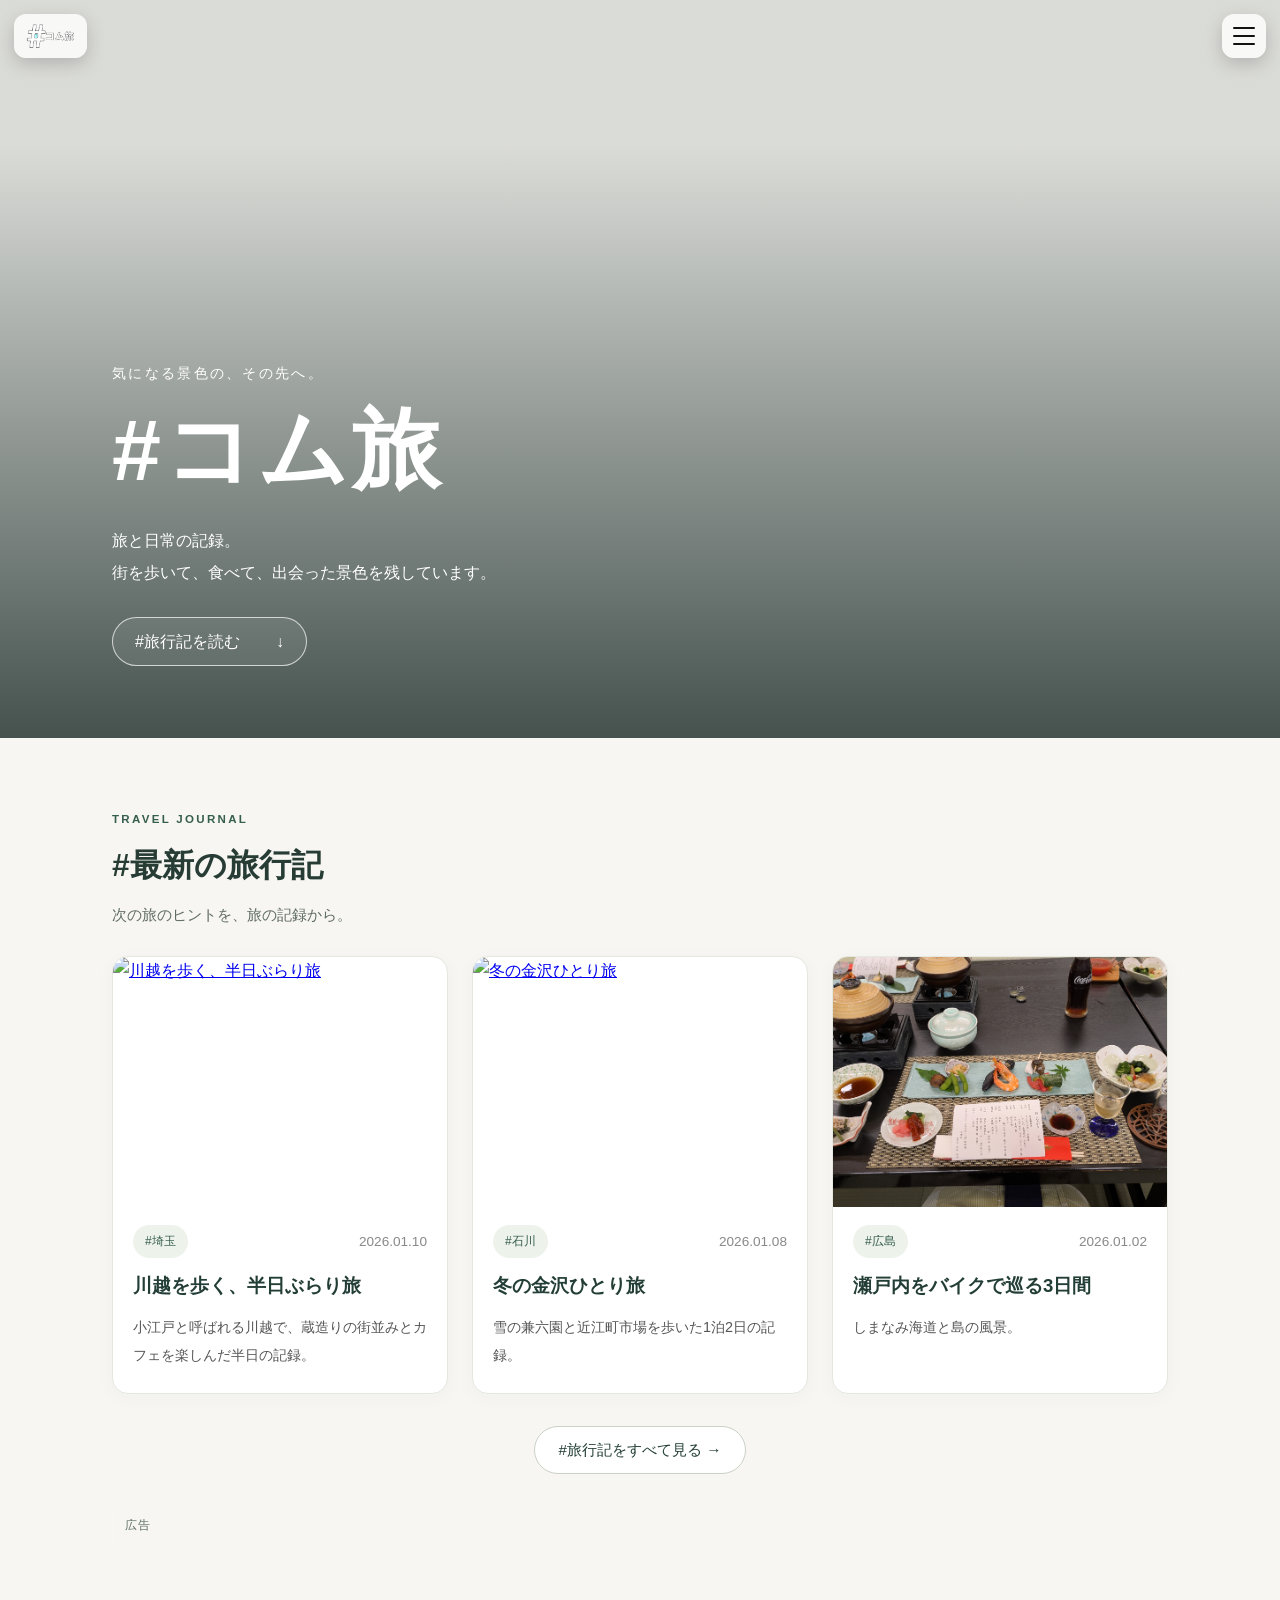
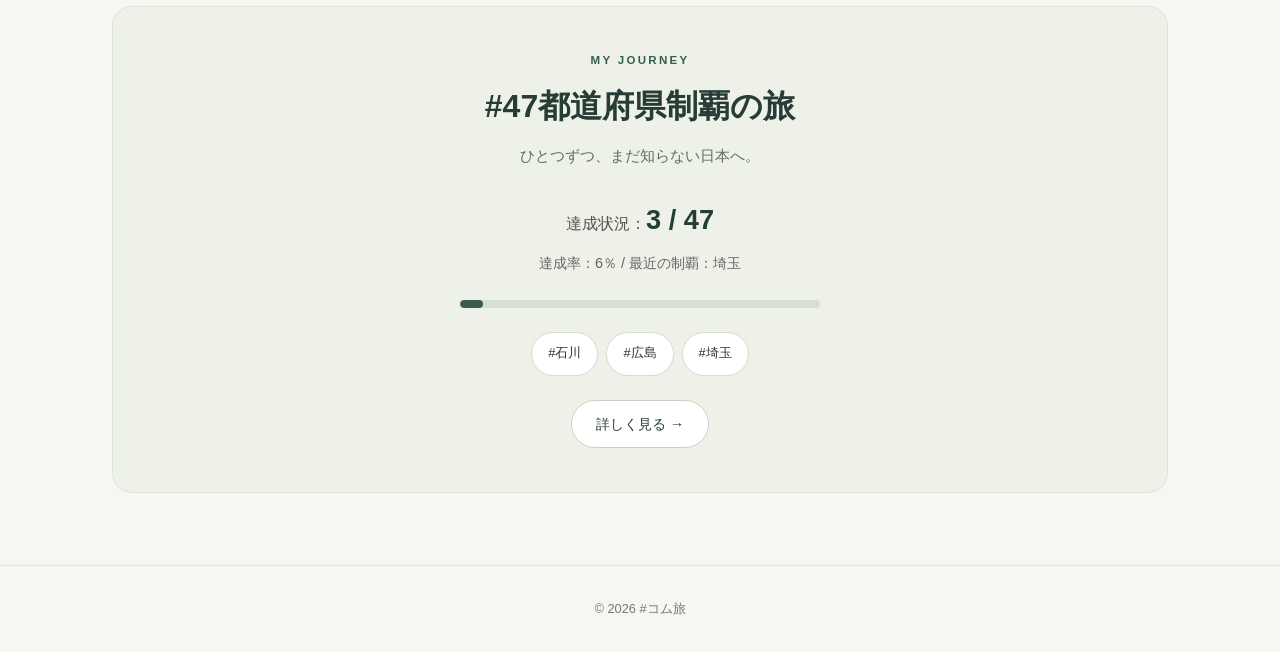
==== index.html @ 2ed56a6a "Add signature hashtags to prefecture labels" ====
<!DOCTYPE html>
<html lang="ja">
<head>
  <meta charset="UTF-8" />
  <meta name="viewport" content="width=device-width, initial-scale=1.0" />
  <title>#コム旅</title>
  <link rel="stylesheet" href="css/style.css?v=20261016" />

    <!-- ✅ SEO / OGP（共通） -->
  <meta name="description" content="旅と日常の記録。#コム旅の旅行記・モデルコース・47都道府県制覇の旅をまとめています。">

  <meta property="og:site_name" content="#コム旅">
  <meta property="og:type" content="website">
  <meta property="og:image" content="https://komtabi.com/img/ogp.jpg">
  <meta property="og:image:width" content="1200">
  <meta property="og:image:height" content="630">
  <meta property="og:locale" content="ja_JP">

  <meta name="twitter:card" content="summary_large_image">
    <meta name="description" content="旅と日常の記録。#コム旅の旅行記・モデルコース・47都道府県制覇の旅をまとめています。">
  <link rel="canonical" href="https://komtabi.com/index.html">

  <meta property="og:url" content="https://komtabi.com/index.html">
  <meta property="og:title" content="#コム旅">
  <meta property="og:description" content="旅と日常の記録。旅行記・モデルコース・47都道府県制覇の旅をまとめています。">

<!-- favicon -->
<link rel="icon" href="/img/favicon-48.png" sizes="48x48" type="image/png">
<link rel="icon" href="/img/favicon-96.png" sizes="96x96" type="image/png">
<link rel="apple-touch-icon" href="/img/favicon-180.png">
<script async src="https://pagead2.googlesyndication.com/pagead/js/adsbygoogle.js?client=ca-pub-3009050769012166"
     crossorigin="anonymous"></script>
</head>
<body class="home">
  <a class="skip-link" href="#main">本文へスキップ</a>

  <!-- ロゴ -->
  <a href="index.html" class="logo">
    <img src="img/logo.png" alt="#コム旅 ロゴ">
  </a>

  <!-- ハンバーガーメニュー -->
  <button class="menu-btn" id="menuBtn" aria-label="メニューを開閉">
    <span></span><span></span><span></span>
  </button>

  <!-- ✅ メニュー構造を統一（menu-inner / menu-list） -->
  <nav class="menu" id="menu" aria-label="サイトメニュー">
    <div class="menu-inner">
      <ul class="menu-list">
        <li><a href="travel.html">#旅行記</a></li>
        <li><a href="modelcourse.html">#モデルコース</a></li>
        <li><a href="prefectures.html">#47都道府県制覇の旅</a></li>
        <li><a href="tags.html">#タグ</a></li>
        <li><a href="contact.html">#お問い合わせ</a></li>
      </ul>

      <!-- SNS（お問い合わせの下・横並び） -->
      <div class="menu-sns" aria-label="SNSリンク">
        <!-- X -->
        <a href="https://x.com/hBD1ilERGj89740"
           target="_blank"
           rel="noopener"
           aria-label="X"
           data-sns="x">
          <svg viewBox="0 0 24 24" aria-hidden="true">
            <path d="M18.244 2.25h3.308l-7.227 8.26L22.5 21.75h-6.59l-5.16-6.78-5.93 6.78H1.5l7.73-8.84L1.5 2.25h6.75l4.66 6.15 5.67-6.15z"/>
          </svg>
        </a>

        <!-- Instagram -->
        <a href="https://www.instagram.com/komtabi"
           target="_blank"
           rel="noopener"
           aria-label="Instagram"
           data-sns="instagram">
          <svg viewBox="0 0 24 24" aria-hidden="true">
            <path d="M7.5 2h9A5.5 5.5 0 0 1 22 7.5v9A5.5 5.5 0 0 1 16.5 22h-9A5.5 5.5 0 0 1 2 16.5v-9A5.5 5.5 0 0 1 7.5 2Zm0 2A3.5 3.5 0 0 0 4 7.5v9A3.5 3.5 0 0 0 7.5 20h9a3.5 3.5 0 0 0 3.5-3.5v-9A3.5 3.5 0 0 0 16.5 4h-9Zm10.25 1.75a1 1 0 1 1 0 2 1 1 0 0 1 0-2ZM12 7a5 5 0 1 1 0 10 5 5 0 0 1 0-10Zm0 2a3 3 0 1 0 0 6 3 3 0 0 0 0-6Z"/>
          </svg>
        </a>

        <!-- YouTube -->
        <a href="https://www.youtube.com/@コム旅5656"
           target="_blank"
           rel="noopener"
           aria-label="YouTube"
           data-sns="youtube">
          <svg viewBox="0 0 24 24" aria-hidden="true">
            <path d="M23.5 6.2s-.2-1.7-.9-2.5c-.9-1-1.9-1-2.4-1.1C16.9 2.3 12 2.3 12 2.3h0s-4.9 0-8.2.3c-.5.1-1.5.1-2.4 1.1C.7 4.5.5 6.2.5 6.2S.2 8.2.2 10.2v1.6c0 2 .3 4 .3 4s.2 1.7.9 2.5c.9 1 2.1 1 2.6 1.1 1.9.2 8 .3 8 .3s4.9 0 8.2-.3c.5-.1 1.5-.1 2.4-1.1.7-.8.9-2.5.9-2.5s.3-2 .3-4v-1.6c0-2-.3-4-.3-4ZM9.75 14.6V7.9l6.1 3.35-6.1 3.35Z"/>
          </svg>
        </a>
      </div>
    </div>
  </nav>

  <!-- ヒーロー -->
  <header class="hero">
    <div class="hero-inner">
      <p class="hero-eyebrow">気になる景色の、その先へ。</p>
      <h1 class="hero-title">#コム旅</h1>
      <p class="hero-text">旅と日常の記録。<br>街を歩いて、食べて、出会った景色を残しています。</p>
      <a class="hero-action" href="#latest">#旅行記を読む <span aria-hidden="true">↓</span></a>
    </div>
  </header>

  <main class="container" id="main">

    <!-- 最新の旅行記 -->
    <section id="latest" aria-labelledby="latest-title">
      <p class="section-eyebrow">TRAVEL JOURNAL</p>
      <h2 class="section-title" id="latest-title">#最新の旅行記</h2>
      <p class="section-intro">次の旅のヒントを、旅の記録から。</p>

      <!-- ✅ トップは3カラムグリッド（CSSは既に用意済み） -->
      <section class="post-list post-list-grid" id="postList">
        <!-- JSで最新記事が入る -->
      </section>

      <p class="more-link">
        <a href="travel.html">#旅行記をすべて見る →</a>
      </p>
    </section>
<section class="ad-wrap" id="ad-list-bottom" aria-label="広告">
  <div class="ad-label">広告</div>

  <ins class="adsbygoogle ad-unit"
    style="display:block"
    data-ad-client="ca-pub-XXXX"
    data-ad-slot="0987654321"
    data-ad-format="auto"
    data-full-width-responsive="true"></ins>
</section>

    <!-- 47都道府県 制覇状況 -->
    <section class="achievement">
      <p class="section-eyebrow">MY JOURNEY</p>
      <h2 class="section-title">#47都道府県制覇の旅</h2>
      <p class="section-intro">ひとつずつ、まだ知らない日本へ。</p>

      <p class="achievement-count">
        達成状況：<strong><span id="visitedCount">0</span> / 47</strong>
      </p>

      <p class="achievement-sub">
        達成率：<span id="visitedRate">0</span>％ /
        最近の制覇：<span id="latestVisitedPref">-</span>
      </p>

      <progress class="achievement-progress" id="visitedProgress" max="47" value="0" aria-label="訪れた都道府県の数">0 / 47</progress>

      <div class="achievement-chips" id="visitedChips"></div>

      <p class="achievement-link">
        <a href="prefectures.html">詳しく見る →</a>
      </p>
    </section>

  </main>

  <!-- フッター -->
  <footer class="site-footer">
    <p>© 2026 #コム旅</p>
  </footer>

  <!-- scripts（順番超重要・main.jsは1回だけ） -->
<script src="js/data/posts.js?v=20260111"></script>
<script src="js/data/courses.js?v=20260111"></script>
<script src="js/data/visited.js?v=20260111"></script>
<script src="js/main.js?v=20261016-pref-tags"></script>

</body>
</html>
---- css/style.css ----
/* =========================
   reset / base
========================= */
*{
  margin: 0;
  padding: 0;
  box-sizing: border-box;
}

body{
  font-family: -apple-system, BlinkMacSystemFont, "Segoe UI",
               "Hiragino Kaku Gothic ProN", Meiryo, sans-serif;
  color: #333;
  background: #fafafa;
  line-height: 1.7;
}

/* =========================
   layout
========================= */
.container{
  max-width: 800px;
  margin: 48px auto;
  padding: 0 16px;
}

.section-title,
.page-title{
  font-size: 1.6rem;
  margin-bottom: 24px;
}

@media (max-width: 600px){
  .container{
    padding-left: 16px;
    padding-right: 16px;
  }
}

/* =========================
   logo (fixed)
========================= */
.logo{
  position: fixed;
  top: 14px;
  left: 14px;
  z-index: 1000;

  height: 44px;
  display: inline-flex;
  align-items: center;
  justify-content: center;

  padding: 0 12px;
  border-radius: 12px;

  background: rgba(255,255,255,0.80);
  backdrop-filter: blur(8px);
  -webkit-backdrop-filter: blur(8px);
  box-shadow: 0 6px 18px rgba(0,0,0,0.18);

  text-decoration: none;
}

.logo img{
  display: block;
  height: 26px;
  width: auto;
  margin: 0;
  padding: 0;
  filter: none;
}

/* =========================
   hamburger menu button (fixed)
========================= */
.menu-btn{
  position: fixed;
  top: 14px;
  right: 14px;
  z-index: 1000;

  width: 44px;
  height: 44px;
  border: none;
  cursor: pointer;

  border-radius: 12px;
  background: rgba(255,255,255,0.80);
  backdrop-filter: blur(8px);
  -webkit-backdrop-filter: blur(8px);
  box-shadow: 0 6px 18px rgba(0,0,0,0.18);

  display: flex;
  flex-direction: column;
  justify-content: center;
  align-items: center;
  gap: 6px;

  padding: 0;
}

.menu-btn span{
  display: block;
  width: 22px;
  height: 2px;
  background: #111;
  margin: 0;
  border-radius: 999px;
  transition: 0.3s;
}

/* open animation */
.menu-btn.open span:nth-child(1){
  transform: translateY(8px) rotate(45deg);
}
.menu-btn.open span:nth-child(2){
  opacity: 0;
}
.menu-btn.open span:nth-child(3){
  transform: translateY(-8px) rotate(-45deg);
}

/* =========================
   menu panel
========================= */
.menu{
  position: fixed;
  inset: 0;
  z-index: 900;
  background: rgba(0,0,0,0.85);

  display: flex;
  align-items: center;
  justify-content: center;

  opacity: 0;
  pointer-events: none;
  transition: 0.3s;
}

.menu.open{
  opacity: 1;
  pointer-events: auto;
}

.menu-inner{
  display: flex;
  flex-direction: column;
  align-items: center;
}

.menu-list{
  list-style: none;
  margin: 0;
  padding: 0;
  text-align: center;
}

.menu-list li{
  margin: 24px 0;
}

.menu-list a{
  color: #fff;
  font-size: 1.5rem;
  text-decoration: none;
}

.menu-list a:hover{
  opacity: 0.85;
}

@media (max-width: 600px){
  .menu-list a{
    font-size: 1.3rem;
  }
}

/* SNS icons in menu */
.menu-sns{
  display: flex;
  gap: 14px;
  justify-content: center;
  margin-top: 18px;
}

.menu-sns a{
  display: inline-flex;
  align-items: center;
  justify-content: center;
  width: 36px;
  height: 36px;
  border-radius: 999px;
  text-decoration: none;
}

.menu-sns svg{
  width: 18px;
  height: 18px;
  fill: currentColor;
}

.menu-sns a[data-sns="x"]{ color: #fff; }
.menu-sns a[data-sns="instagram"]{ color: #E1306C; }
.menu-sns a[data-sns="youtube"]{ color: #FF0000; }

.menu-sns a:hover{
  background: rgba(255,255,255,0.10);
}

/* =========================
   hero (top image)
========================= */
.hero{
  height: 100vh;
  min-height: 100svh;
  background-image: url("../img/top.jpg");
  background-size: cover;
  background-position: center;
  background-repeat: no-repeat;

  display: flex;
  align-items: center;
  justify-content: center;
}

.hero-inner{
  text-align: center;
  color: #fff;
  padding: 16px 24px;
  background: rgba(0,0,0,0.3);
  border-radius: 8px;
}

.hero-title{ font-size: 2.5rem; }
.hero-text{ margin-top: 8px; font-size: 1rem; }

@media (max-width: 600px){
  .hero-title{ font-size: 2rem; }
}

/* =========================
   more link (top)
========================= */
.more-link{
  text-align: center;
  margin-top: 32px;
}

.more-link a{
  text-decoration: none;
  color: #333;
  font-size: 0.95rem;
}

/* =========================
   post list (common)
========================= */
.post-card{
  background: #fff;
  padding: 24px;
  margin-bottom: 24px;
  border-radius: 8px;
}

.post-title{
  font-size: 1.4rem;
  margin-bottom: 8px;
}

.post-title a{
  text-decoration: none;
  color: #222;
}

.post-date{
  font-size: 0.85rem;
  color: #888;
}

.post-excerpt{
  margin-top: 12px;
  color: #555;
}

/* prefecture tag in cards */
.post-head{
  display: flex;
  align-items: center;
  justify-content: space-between;
  gap: 12px;
  margin-bottom: 8px;
}

.post-pref{
  display: inline-block;
  font-size: 0.75rem;
  padding: 3px 10px;
  border-radius: 999px;
  background: rgba(0,0,0,0.06);
  color: #333;
  text-decoration: none;
}

.post-pref:hover{
  background: rgba(0,0,0,0.10);
}

/* thumbnail in cards */
.post-thumb{
  display: block;
  aspect-ratio: 16 / 9;
  overflow: hidden;
  border-radius: 8px;
}

.post-thumb img{
  width: 100%;
  height: 100%;
  object-fit: cover;
  display: block;
}

/* =========================
   TOP : latest 3 post cards grid
========================= */
.post-list-grid{
  display: grid;
  grid-template-columns: repeat(3, 1fr);
  gap: 16px;
}

@media (max-width: 700px){
  .post-list-grid{
    grid-template-columns: 1fr;
  }
}

.post-list-grid .post-card{
  display: flex;
  flex-direction: column;
  height: 100%;
  overflow: hidden;
  border-radius: 12px;
  padding: 16px;
  transition: transform .2s, box-shadow .2s;
  margin-bottom: 0;
}

.post-list-grid .post-card:hover{
  transform: translateY(-3px);
  box-shadow: 0 8px 24px rgba(0,0,0,.08);
}

.post-list-grid .post-excerpt{
  display: -webkit-box;
  -webkit-line-clamp: 2;
  -webkit-box-orient: vertical;
  overflow: hidden;
  margin-top: 10px;
}

/* =========================
   post page
========================= */
.post-content p{
  margin: 16px 0;
}

/* post hero (post.html) */
.post-hero{
  position: relative;
  margin-bottom: 18px;
  border-radius: 12px;
  overflow: hidden;
  background: #ddd;
}

.post-hero-media img{
  width: 100%;
  height: 280px;
  object-fit: cover;
  display: block;
}

.post-hero-overlay{
  position: absolute;
  inset: 0;
  background: linear-gradient(
    to top,
    rgba(0,0,0,0.30),
    rgba(0,0,0,0.00) 60%
  );
  pointer-events: none;
}

@media (max-width: 600px){
  .post-hero-media img{
    height: 190px;
  }
}

/* =========================
   breadcrumb (post.html)
========================= */
.breadcrumb{
  font-size: 0.85rem;
  color: #666;
  margin: 4px 0 10px;
  line-height: 1.6;
}

.breadcrumb a{
  color: #333;
  text-decoration: none;
}

.breadcrumb a:hover{
  text-decoration: underline;
}

.breadcrumb-sep{
  margin: 0 6px;
  opacity: 0.6;
}

/* =========================
   back link (post.html)
========================= */
.post-back{
  margin: 6px 0 18px;
}

.post-back a{
  font-size: 0.85rem;
  text-decoration: none;
  color: #333;
}

.post-back a:hover{
  text-decoration: underline;
}

/* =========================
   related posts (post.html)
========================= */
.related-posts{
  margin-top: 36px;
}

.related-title{
  font-size: 1.1rem;
  margin-bottom: 14px;
}

.related-list{
  display: grid;
  gap: 14px;
}

.related-card{
  background: #fff;
  border: 1px solid #eee;
  border-radius: 12px;
  overflow: hidden;
}

.related-link{
  display: grid;
  grid-template-columns: 120px 1fr;
  gap: 12px;
  padding: 10px;
  text-decoration: none;
  color: #333;
}

.related-link:hover{
  background: rgba(0,0,0,0.02);
}

.related-thumb{
  width: 120px;
  height: 80px;
  object-fit: cover;
  border-radius: 10px;
  display: block;
}

.related-body{
  display: flex;
  flex-direction: column;
  gap: 6px;
}

.related-meta{
  display: flex;
  gap: 10px;
  align-items: center;
  font-size: 0.75rem;
  color: #777;
}

.related-post-title{
  font-size: 0.95rem;
  line-height: 1.4;
  margin: 0;
}

.related-tags{
  display: flex;
  flex-wrap: wrap;
  gap: 8px;
}

.related-tags a{
  font-size: 0.75rem;
  text-decoration: none;
  color: #555;
}

.related-tags a:hover{
  text-decoration: underline;
}

.related-empty{
  color: #777;
  font-size: 0.9rem;
}

@media (max-width: 600px){
  .related-link{
    grid-template-columns: 92px 1fr;
  }
  .related-thumb{
    width: 92px;
    height: 72px;
  }
}

/* post navigation */
.post-nav{
  display: flex;
  justify-content: center;
  gap: 16px;
  margin-top: 48px;
}

.post-nav:has(#prevPost:not([style*="display: none"])):has(#nextPost:not([style*="display: none"])) {
  justify-content: space-between;
}

.post-nav-link{
  display: flex;
  align-items: center;
  gap: 12px;
  max-width: 340px;

  padding: 12px;
  border-radius: 10px;
  background: #fff;
  text-decoration: none;
  color: #333;
}

.post-nav-link:hover{
  transform: translateY(-2px);
  transition: 0.2s;
}

.nav-label{ font-size: 0.75rem; color: #999; }
.nav-thumb img{
  width: 64px;
  height: 64px;
  object-fit: cover;
  border-radius: 8px;
  display: block;
}

.nav-body{
  display: flex;
  flex-direction: column;
  gap: 4px;
}

.nav-pref{ font-size: 0.7rem; color: #666; }
.nav-title{ font-size: 0.85rem; font-weight: 600; }

@media (max-width: 600px){
  .post-nav{
    flex-direction: column;
    align-items: stretch;
  }
  .post-nav-link{
    max-width: 100%;
  }
}

/* =========================
   footer
========================= */
.site-footer{
  text-align: center;
  padding: 24px;
  font-size: 0.8rem;
  color: #777;
}

/* =========================
   prefectures
========================= */
.lead-text{
  margin-bottom: 24px;
  color: #555;
}

.progress{
  margin-bottom: 32px;
  font-size: 1.1rem;
}

.prefecture-list{
  display: grid;
  grid-template-columns: repeat(auto-fill, minmax(120px, 1fr));
  gap: 12px;
}

.prefecture{
  background: #fff;
  padding: 12px;
  text-align: center;
  border-radius: 6px;
  font-size: 0.9rem;
}

.prefecture.visited{
  background: #333;
  color: #fff;
}

/* =========================
   japan map
========================= */
.japan-map{
  margin: 40px 0;
}

#japanMap{
  width: 100%;
  max-width: 600px;
  display: block;
  margin: 0 auto;
}

#japanMap path{
  fill: #e0e0e0;
  stroke: #fff;
  stroke-width: 1;
  cursor: pointer;
  transition: 0.2s;
}

#japanMap path.visited{
  fill: #333;
}

#japanMap path.visited:hover{
  fill: #999;
}

#mapTooltip{
  position: fixed;
  left: 0;
  top: 0;
  transform: translate(-9999px, -9999px);
  padding: 6px 10px;
  font-size: 0.85rem;
  border-radius: 8px;
  background: rgba(0,0,0,0.85);
  color: #fff;
  pointer-events: none;
  z-index: 2000;
  white-space: nowrap;
}

#mapTooltip.show{
  transform: none;
}

/* =========================
   achievement (top page)
========================= */
.achievement{
  margin-top: 64px;
  padding-top: 40px;
  border-top: 1px solid #e5e5e5;
  text-align: center;
}

.section-title{
  font-size: 1.4rem;
  margin-bottom: 12px;
}

.achievement-count{
  font-size: 1rem;
  margin-bottom: 16px;
  color: #555;
}

.achievement-map{
  max-width: 600px;
  margin: 0 auto 16px;
}

.achievement-link a{
  font-size: 0.9rem;
  text-decoration: none;
  color: #333;
}

.achievement-sub{
  font-size: 0.9rem;
  color: #666;
  margin-bottom: 14px;
}

.achievement-chips{
  display: flex;
  flex-wrap: wrap;
  gap: 8px;
  justify-content: center;
  margin: 12px 0 6px;
}

.achievement-chips a{
  display: inline-block;
  font-size: 0.8rem;
  padding: 6px 10px;
  border-radius: 999px;
  border: 1px solid #ddd;
  background: #fff;
  text-decoration: none;
  color: #333;
}

.achievement-chips a:hover{
  background: rgba(0,0,0,0.03);
}

/* =========================
   pref meta (travel.html?pref=)
========================= */
.pref-meta{
  margin: 16px 0 28px;
  padding: 14px 16px;
  background: #fff;
  border-radius: 8px;
  border: 1px solid #eee;
}

.pref-meta-row{
  display: flex;
  flex-wrap: wrap;
  align-items: center;
  gap: 10px;
}

.pref-badge{
  display: inline-block;
  font-size: 0.75rem;
  padding: 4px 10px;
  border-radius: 999px;
  background: #f2f2f2;
  color: #333;
}

.pref-badge.ok{
  background: #333;
  color: #fff;
}

.pref-stat,
.pref-latest{
  display: inline-block;
  font-size: 0.85rem;
  color: #555;
}

.pref-back{
  margin-top: 10px;
}

.pref-back a{
  font-size: 0.85rem;
  text-decoration: none;
  color: #333;
}

/* ✅ travel.html?pref= のモデルコース */
.pref-courses{
  margin-top: 26px;
  background: #fff;
  border: 1px solid #eee;
  border-radius: 10px;
  overflow: hidden;
}

.pref-courses-summary{
  cursor: pointer;
  padding: 14px 16px;
  display: flex;
  align-items: center;
  justify-content: space-between;
  gap: 10px;
  list-style: none;
}

.pref-courses-summary::-webkit-details-marker{
  display: none;
}

.summary-title{
  font-weight: 700;
}

.summary-meta{
  font-size: 0.85rem;
  color: #666;
}

.pref-course-list{
  padding: 0 16px 14px;
}

.pref-course-card{
  padding: 14px 0;
  border-top: 1px solid #eee;
}

.pref-course-title{
  font-size: 1.05rem;
  margin-bottom: 6px;
}

.pref-course-meta{
  font-size: 0.8rem;
  color: #777;
  margin-bottom: 6px;
}

.pref-course-desc{
  color: #555;
  font-size: 0.95rem;
}

/* =========================
   model course
========================= */
.course-card{
  background: #fff;
  padding: 20px;
  border-radius: 8px;
  margin-bottom: 24px;
}

.course-title{
  font-size: 1.2rem;
  margin-bottom: 8px;
}

.course-meta{
  font-size: 0.8rem;
  color: #888;
  margin-bottom: 12px;
}

.course-desc{
  color: #555;
}

.area-filter{
  display: flex;
  flex-wrap: wrap;
  gap: 8px;
  margin-bottom: 32px;
}

.area-filter button{
  padding: 6px 12px;
  font-size: 0.8rem;
  border-radius: 20px;
  border: 1px solid #ccc;
  background: #fff;
  cursor: pointer;
}

.area-filter button.active{
  background: #333;
  color: #fff;
  border-color: #333;
}

.area-filter button[data-area="沖縄"]{
  border-style: dashed;
}

.course-related-wrap{
  margin-top: 16px;
  padding-top: 12px;
  border-top: 1px solid #eee;
}

.course-related-title{
  font-size: 0.9rem;
  margin-bottom: 8px;
}

.course-related{
  list-style: none;
  padding-left: 0;
}

.course-related li{
  margin-bottom: 4px;
}

.course-related a{
  font-size: 0.85rem;
  color: #333;
  text-decoration: none;
}

.course-related a:hover{
  text-decoration: underline;
}

.course-related-empty{
  font-size: 0.8rem;
  color: #888;
}

/* =========================
   contact
========================= */
.contact-card{
  background: #fff;
  border: 1px solid #eee;
  border-radius: 12px;
  padding: 18px 16px;
}

.contact-form{
  display: grid;
  gap: 14px;
}

.contact-label{
  display: grid;
  gap: 6px;
  font-size: 0.9rem;
  color: #444;
}

.contact-input,
.contact-textarea{
  width: 100%;
  border: 1px solid #ddd;
  border-radius: 10px;
  padding: 10px 12px;
  font-size: 1rem;
  background: #fff;
  outline: none;
}

.contact-textarea{
  resize: vertical;
}

.contact-input:focus,
.contact-textarea:focus{
  border-color: #999;
}

.contact-actions{
  display: flex;
  flex-wrap: wrap;
  gap: 10px;
  align-items: center;
  margin-top: 4px;
}

.btn-primary{
  appearance: none;
  border: none;
  cursor: pointer;
  padding: 10px 14px;
  border-radius: 999px;
  background: #111;
  color: #fff;
  font-size: 0.95rem;
}

.btn-primary:hover{
  opacity: 0.9;
}

.btn-ghost{
  display: inline-flex;
  align-items: center;
  justify-content: center;
  padding: 10px 14px;
  border-radius: 999px;
  border: 1px solid #ddd;
  text-decoration: none;
  color: #333;
  font-size: 0.95rem;
  background: #fff;
}

.btn-ghost:hover{
  background: rgba(0,0,0,0.03);
}

.contact-note{
  font-size: 0.85rem;
  color: #777;
  line-height: 1.7;
}

.contact-direct{
  margin-top: 28px;
}

/* =========================
   post tags
========================= */
.post-tags {
  display: flex;
  flex-wrap: wrap;
  gap: 8px;
  list-style: none;
  padding: 0;
  margin: 12px 0 0;
}

.post-tag a {
  display: inline-block;
  padding: 4px 10px;
  border-radius: 999px;
  font-size: 0.8rem;
  text-decoration: none;
  color: #555;
  background: #f3f3f3;
}

.post-tag a:hover {
  background: #e6e6e6;
}

/* =========================
   tags page
========================= */
.tag-grid{
  display: grid;
  grid-template-columns: repeat(auto-fill, minmax(150px, 1fr));
  gap: 12px;
}

.tag-card{
  display: flex;
  align-items: center;
  justify-content: space-between;
  gap: 10px;

  padding: 12px 14px;
  border-radius: 12px;
  background: #fff;
  border: 1px solid #eee;

  text-decoration: none;
  color: #333;
}

.tag-card:hover{
  background: rgba(0,0,0,0.03);
}

.tag-card-name{
  font-weight: 700;
}

.tag-card-count{
  font-size: 0.85rem;
  color: #777;
}

/* =========================
  tag filter (travel)
========================= */
.tag-filter{
  margin: 18px 0 20px;
  padding: 14px 14px;
  background: #fff;
  border: 1px solid #eee;
  border-radius: 12px;
}

.tag-filter-head{
  display: flex;
  align-items: baseline;
  justify-content: space-between;
  gap: 12px;
  margin-bottom: 10px;
}

.tag-filter-title{
  font-size: 1rem;
  margin: 0;
}

.tag-filter-link{
  font-size: 0.85rem;
  color: #333;
  text-decoration: none;
}

.tag-filter-link:hover{
  text-decoration: underline;
}

.tag-chips{
  display: flex;
  flex-wrap: wrap;
  gap: 8px;
}

.tag-chip{
  display: inline-flex;
  align-items: center;
  justify-content: center;

  padding: 6px 10px;
  border-radius: 999px;
  font-size: 0.85rem;

  text-decoration: none;
  color: #333;
  background: #f3f3f3;
  border: 1px solid #eee;
}

.tag-chip:hover{
  background: #e9e9e9;
}

.tag-chip.active{
  background: #111;
  color: #fff;
  border-color: #111;
}
/* =========================
   AdSense (#コム旅)
========================= */
.ad-wrap {
  max-width: 980px;           /* 記事幅に合わせて調整 */
  margin: 28px auto;
  padding: 14px 12px;
  border-radius: 14px;
  background: rgba(255,255,255,0.06); /* 背景が暗めなら馴染む */
  border: 1px solid rgba(255,255,255,0.10);
}

.ad-label {
  font-size: 12px;
  letter-spacing: 0.08em;
  opacity: 0.7;
  margin-bottom: 8px;
}

/* 画面が狭い時の詰まり防止 */
@media (max-width: 600px) {
  .ad-wrap { margin: 20px 12px; }
}

/* JSで非表示にしたい時用 */
.ad-wrap.is-hidden { display: none; }
/* =========================
   AdSense (#コム旅)
========================= */
.ad-wrap{
  margin: 26px 0;
  padding: 14px 12px;
  border-radius: 14px;
  border: 1px solid rgba(255,255,255,.10);
  background: rgba(255,255,255,.06);
}
.ad-label{
  font-size: 12px;
  letter-spacing: .08em;
  opacity: .7;
  margin-bottom: 8px;
}
.ad-wrap.is-hidden{ display:none; }

/* Photo-led home and comfortable touch navigation */
:root { --travel-ink: #233e36; --travel-accent: #365e4f; }
html { scroll-behavior: smooth; scroll-padding-top: 88px; }
a:focus-visible, button:focus-visible {
  outline: 3px solid #ba852e;
  outline-offset: 5px;
}
.skip-link {
  position: fixed; top: 8px; left: 100px; z-index: 1100;
  padding: 10px 16px; background: #fff; color: var(--travel-ink);
  transform: translateY(-160%); border-radius: 8px;
}
.skip-link:focus { transform: translateY(0); }
.menu { visibility: hidden; overflow-y: auto; padding: 80px 20px 32px; }
.menu.open { visibility: visible; }
.menu-inner { width: 100%; margin: auto; }
.menu-list a { display: inline-block; padding: 8px 12px; }
.menu-list li { margin: 10px 0; }
.menu-sns a { width: 44px; height: 44px; }
.home { background: #f7f6f2; color: #263c34; }
.home .container { max-width: 1120px; margin: 72px auto; padding: 0 32px; }
.home .hero {
  position: relative; isolation: isolate;
  height: 82vh; height: 82svh; min-height: 560px; max-height: 960px;
  justify-content: flex-start; align-items: flex-end;
}
.home .hero::before {
  content: ""; position: absolute; inset: 0; z-index: -1;
  background: linear-gradient(180deg, rgba(9,27,23,.12) 20%, rgba(9,27,23,.75) 100%);
}
.home .hero-inner {
  width: 1120px; margin: 0 auto; padding: 72px 32px;
  text-align: left; background: none; border-radius: 0;
}
.hero-eyebrow { font-size: .9rem; letter-spacing: .16em; margin-bottom: 12px; }
.home .hero-title { font-size: clamp(3rem, 7vw, 5.5rem); line-height: 1.2; letter-spacing: .04em; }
.home .hero-text { margin-top: 22px; line-height: 2; font-size: 1rem; }
.hero-action {
  display: inline-flex; gap: 36px; align-items: center; min-height: 48px;
  margin-top: 28px; padding: 10px 22px; border: 1px solid rgba(255,255,255,.7);
  border-radius: 999px; color: #fff; text-decoration: none;
  background: rgba(255,255,255,.08);
}
.hero-action:hover { background: rgba(255,255,255,.2); }
.section-eyebrow { font-size: .72rem; font-weight: 700; letter-spacing: .2em; color: var(--travel-accent); margin-bottom: 8px; }
.home .section-title { font-size: clamp(1.5rem, 3vw, 2rem); margin-bottom: 10px; }
.section-intro { color: #606c64; font-size: .95rem; margin-bottom: 28px; }
.home .post-list-grid { gap: 24px; }
.home .post-list-grid .post-card {
  padding: 0 0 24px; border-radius: 16px;
  border: 1px solid #e4e8df; box-shadow: 0 4px 20px rgba(35,62,54,.03);
}
.home .post-thumb { border-radius: 0; aspect-ratio: 4 / 3; }
.home .post-thumb img { transition: transform .35s; }
.home .post-card:hover .post-thumb img { transform: scale(1.035); }
.home .post-head { margin: 18px 20px 12px; flex-wrap: wrap; gap: 8px; }
.home .post-pref { color: var(--travel-accent); background: #edf2eb; padding: 6px 12px; }
.home .post-title { font-size: 1.16rem; line-height: 1.75; margin: 0 20px; }
.home .post-title a { color: var(--travel-ink); }
.home .post-title a:hover { text-decoration: underline; text-underline-offset: 4px; }
.home .post-list-grid .post-excerpt { margin: 12px 20px 0; font-size: .9rem; line-height: 1.9; }
.home .more-link a, .home .achievement-link a {
  display: inline-flex; align-items: center; justify-content: center;
  min-height: 48px; padding: 10px 24px; border-radius: 999px;
  border: 1px solid #c9d2c7; color: var(--travel-ink); background: #fff;
}
.home .more-link a:hover, .home .achievement-link a:hover { background: #edf2eb; }
.home .achievement { margin-top: 48px; padding: 44px 24px; border: 1px solid #dde4d8; border-radius: 20px; background: #edf1e8; }
.home .achievement-count { margin-bottom: 8px; }
.home .achievement-count strong { font-size: 1.7rem; color: var(--travel-ink); }
.achievement-progress { display: block; width: min(100%, 360px); height: 8px; border: 0; border-radius: 99px; overflow: hidden; margin: 24px auto; background: #d8dfd2; color: var(--travel-accent); }
.achievement-progress::-webkit-progress-bar { background: #d8dfd2; }
.achievement-progress::-webkit-progress-value { background: var(--travel-accent); border-radius: 99px; }
.achievement-progress::-moz-progress-bar { background: var(--travel-accent); }
.home .achievement-chips { margin-bottom: 24px; }
.home .achievement-chips a { min-height: 44px; padding: 9px 16px; border-color: #d4ddcf; }
.home .site-footer { padding: 32px 24px; border-top: 1px solid #e2e6dc; }
@media (max-width: 900px) and (min-width: 701px) {
  .home .post-list-grid { gap: 14px; }
  .home .post-head, .home .post-title { margin-left: 14px; margin-right: 14px; }
  .home .post-list-grid .post-excerpt { margin-left: 14px; margin-right: 14px; }
}
@media (max-width: 700px) {
  .home .container { margin: 40px auto; padding: 0 20px; }
  .home .hero { height: 76svh; min-height: 480px; max-height: 760px; }
  .home .hero-inner { padding: 48px 24px; }
  .home .hero-text { font-size: .9rem; margin-top: 16px; }
  .hero-eyebrow { font-size: .78rem; }
  .home .post-list-grid { gap: 24px; }
  .home .post-thumb { aspect-ratio: 16 / 10; }
  .home .post-title { font-size: 1.2rem; }
  .home .achievement { padding: 32px 18px; }
  .home .achievement-sub { line-height: 2; }
  .menu-list a { font-size: 1.15rem; }
}
@media (prefers-reduced-motion: reduce) {
  html { scroll-behavior: auto; }
  *, *::before, *::after { transition: none !important; }
}
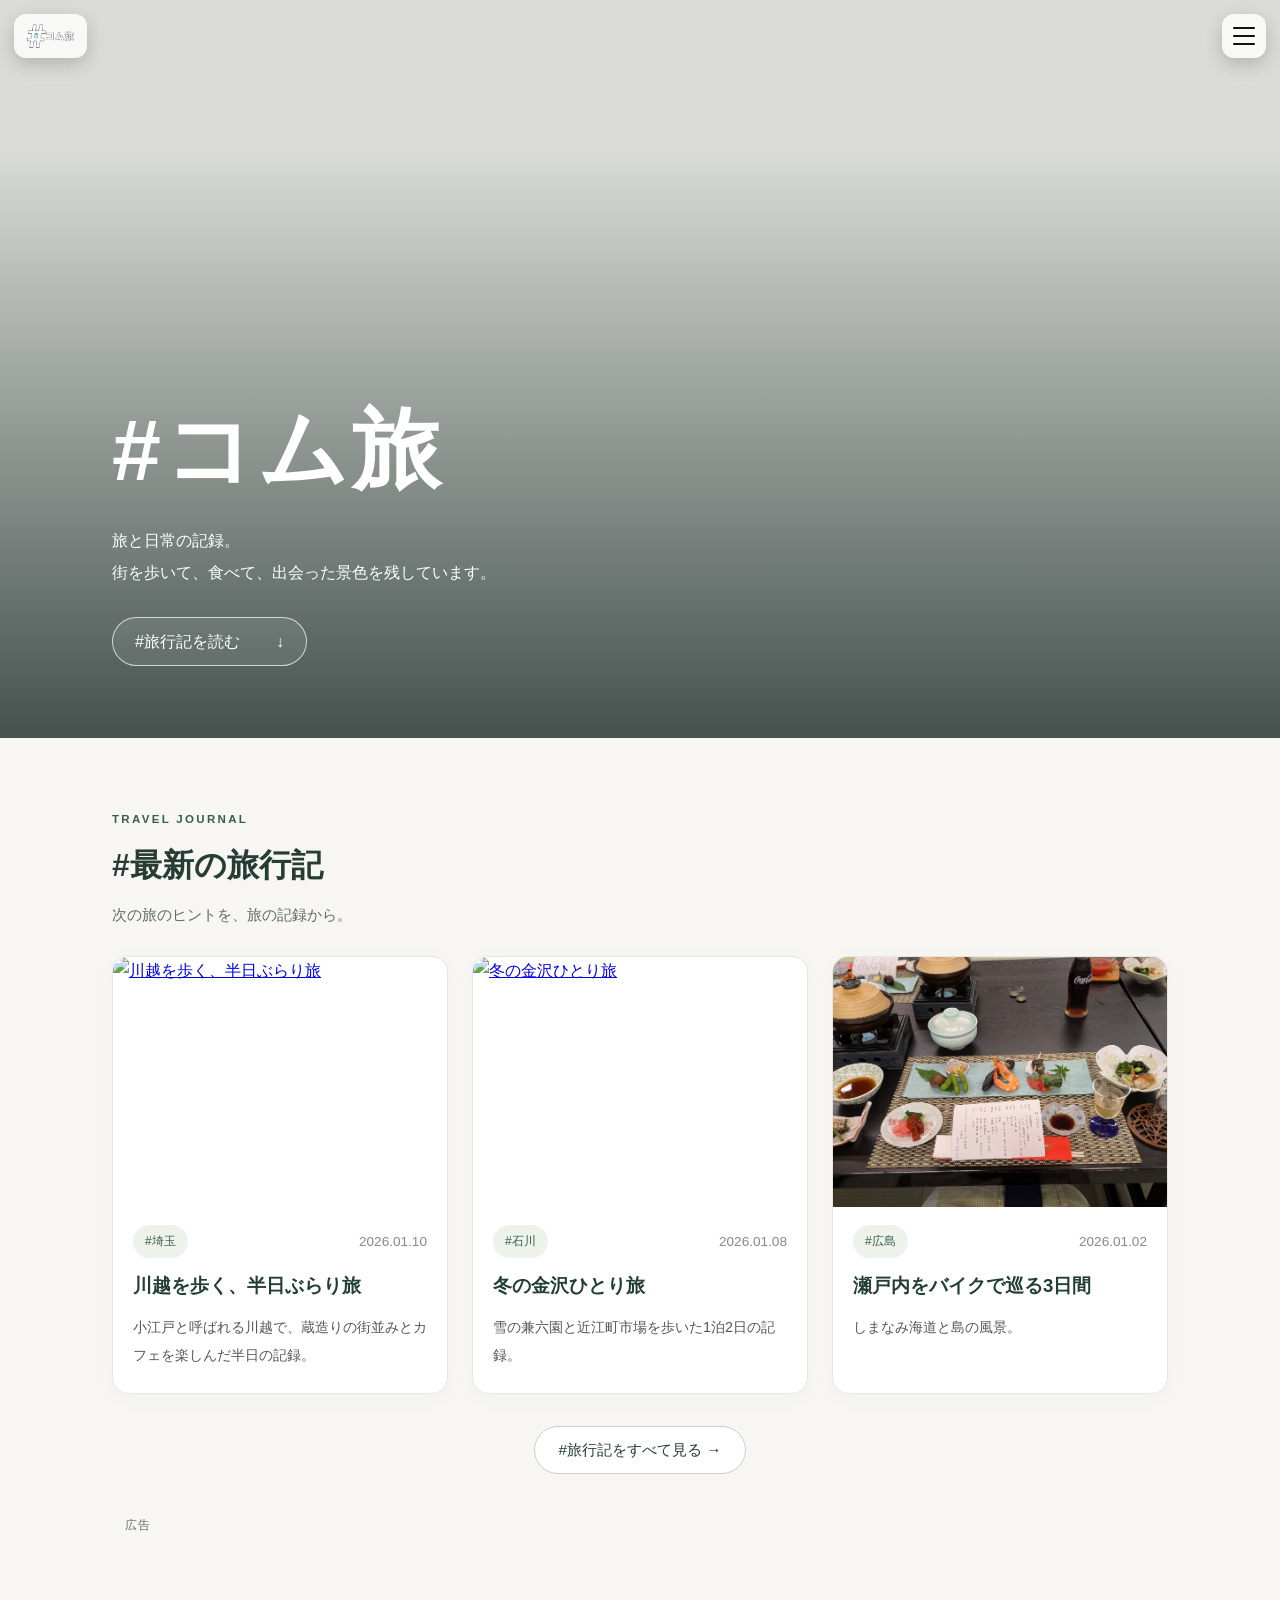
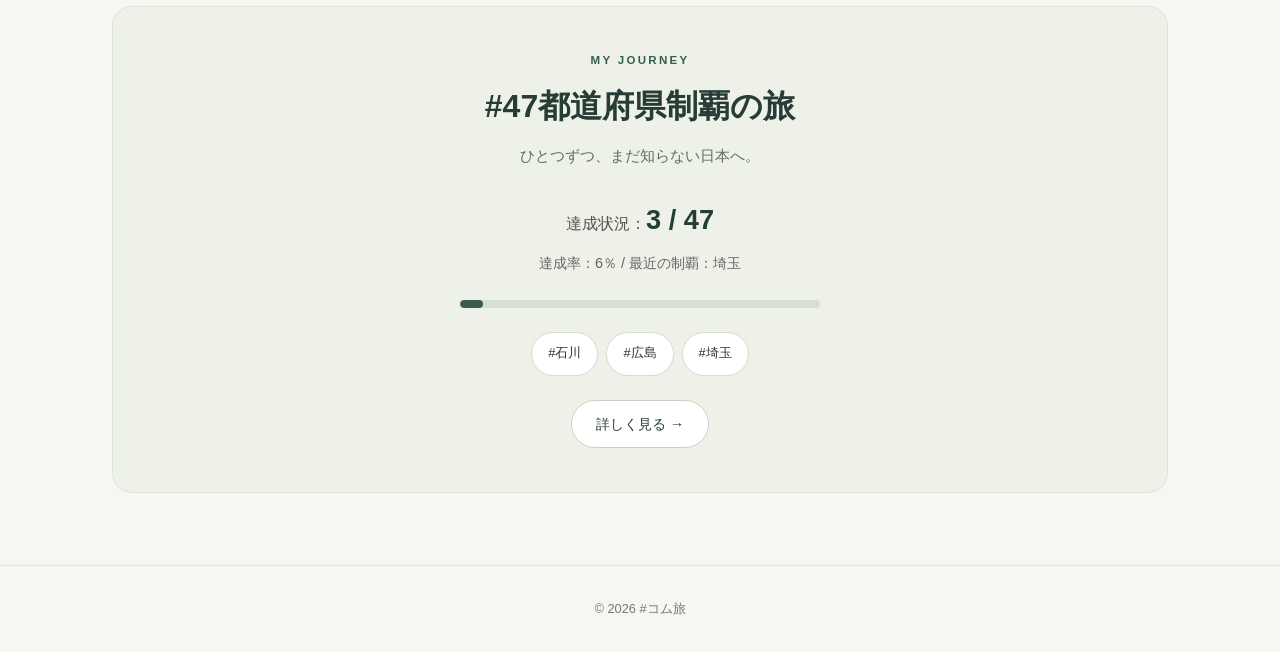
==== commit 3df5991c: "Remove homepage introductory tagline" ====
--- a/index.html
+++ b/index.html
@@ -4,7 +4,7 @@
   <meta charset="UTF-8" />
   <meta name="viewport" content="width=device-width, initial-scale=1.0" />
   <title>#コム旅</title>
-  <link rel="stylesheet" href="css/style.css?v=20261016" />
+  <link rel="stylesheet" href="css/style.css?v=20261016-tag-all-rows" />
 
     <!-- ✅ SEO / OGP（共通） -->
   <meta name="description" content="旅と日常の記録。#コム旅の旅行記・モデルコース・47都道府県制覇の旅をまとめています。">
@@ -96,7 +96,6 @@
   <!-- ヒーロー -->
   <header class="hero">
     <div class="hero-inner">
-      <p class="hero-eyebrow">気になる景色の、その先へ。</p>
       <h1 class="hero-title">#コム旅</h1>
       <p class="hero-text">旅と日常の記録。<br>街を歩いて、食べて、出会った景色を残しています。</p>
       <a class="hero-action" href="#latest">#旅行記を読む <span aria-hidden="true">↓</span></a>
@@ -166,7 +165,7 @@
 <script src="js/data/posts.js?v=20260111"></script>
 <script src="js/data/courses.js?v=20260111"></script>
 <script src="js/data/visited.js?v=20260111"></script>
-<script src="js/main.js?v=20261016-pref-tags"></script>
+<script src="js/main.js?v=20261016-tag-all-rows"></script>
 
 </body>
 </html>
--- a/css/style.css
+++ b/css/style.css
@@ -1302,3 +1302,36 @@
   html { scroll-behavior: auto; }
   *, *::before, *::after { transition: none !important; }
 }
+
+/* Tags: a Japanese syllabary directory */
+.tags-page { background: #f7f6f2; color: var(--travel-ink); }
+.tags-page .container { max-width: 1040px; margin: 112px auto 72px; padding: 0 28px; }
+.tags-page .page-title { font-size: clamp(2rem, 4vw, 2.8rem); margin-bottom: 16px; }
+.tags-page .lead-text { line-height: 1.9; color: #606c64; margin-bottom: 32px; }
+.tag-directory-head { padding: 22px 24px; border: 1px solid #dde4d8; border-radius: 16px; background: #edf1e8; margin-bottom: 36px; }
+.tag-directory-label { font-size: .9rem; font-weight: 700; margin-bottom: 14px; }
+#tagTotal { margin-left: 12px; font-size: .8rem; font-weight: 400; color: #606c64; }
+.tag-index { display: flex; flex-wrap: wrap; gap: 10px; }
+.tag-index a { display: inline-flex; align-items: center; justify-content: center; min-height: 44px; padding: 8px 20px; border: 1px solid #d4ddcf; border-radius: 999px; background: #fff; color: var(--travel-ink); text-decoration: none; font-size: .9rem; }
+.tag-index a:hover { background: #dfe8da; }
+.tag-groups { display: grid; gap: 32px; }
+.tag-group-title { font-size: 1.15rem; margin-bottom: 14px; padding-bottom: 10px; border-bottom: 1px solid #dde4d8; }
+.tags-page .tag-grid { grid-template-columns: repeat(3, minmax(0, 1fr)); gap: 12px; }
+.tags-page .tag-card { min-height: 72px; padding: 16px 18px; border-color: #e0e6db; border-radius: 12px; transition: background .2s, border-color .2s; }
+.tags-page .tag-card:hover { background: #edf1e8; border-color: #b7c8b1; }
+.tags-page .tag-card-name { font-size: .95rem; overflow-wrap: anywhere; }
+.tags-page .tag-card-count { flex-shrink: 0; font-size: .75rem; padding: 3px 8px; border-radius: 999px; background: #f2f4ef; color: #606c64; }
+@media (max-width: 700px) {
+  .tags-page .container { margin-top: 96px; padding: 0 20px; }
+  .tags-page .tag-grid { grid-template-columns: repeat(2, minmax(0, 1fr)); gap: 10px; }
+  .tags-page .tag-card { padding: 12px; gap: 6px; }
+  .tags-page .tag-card-name { font-size: .85rem; }
+  .tag-directory-head { padding: 18px; }
+  .tag-index { gap: 8px; }
+  .tag-index a { padding: 8px 16px; }
+}
+@media (max-width: 360px) {
+  .tags-page .tag-grid { grid-template-columns: 1fr; }
+}
+
+.tag-group-empty { grid-column: 1 / -1; padding: 12px 0; color: #606c64; font-size: .9rem; }
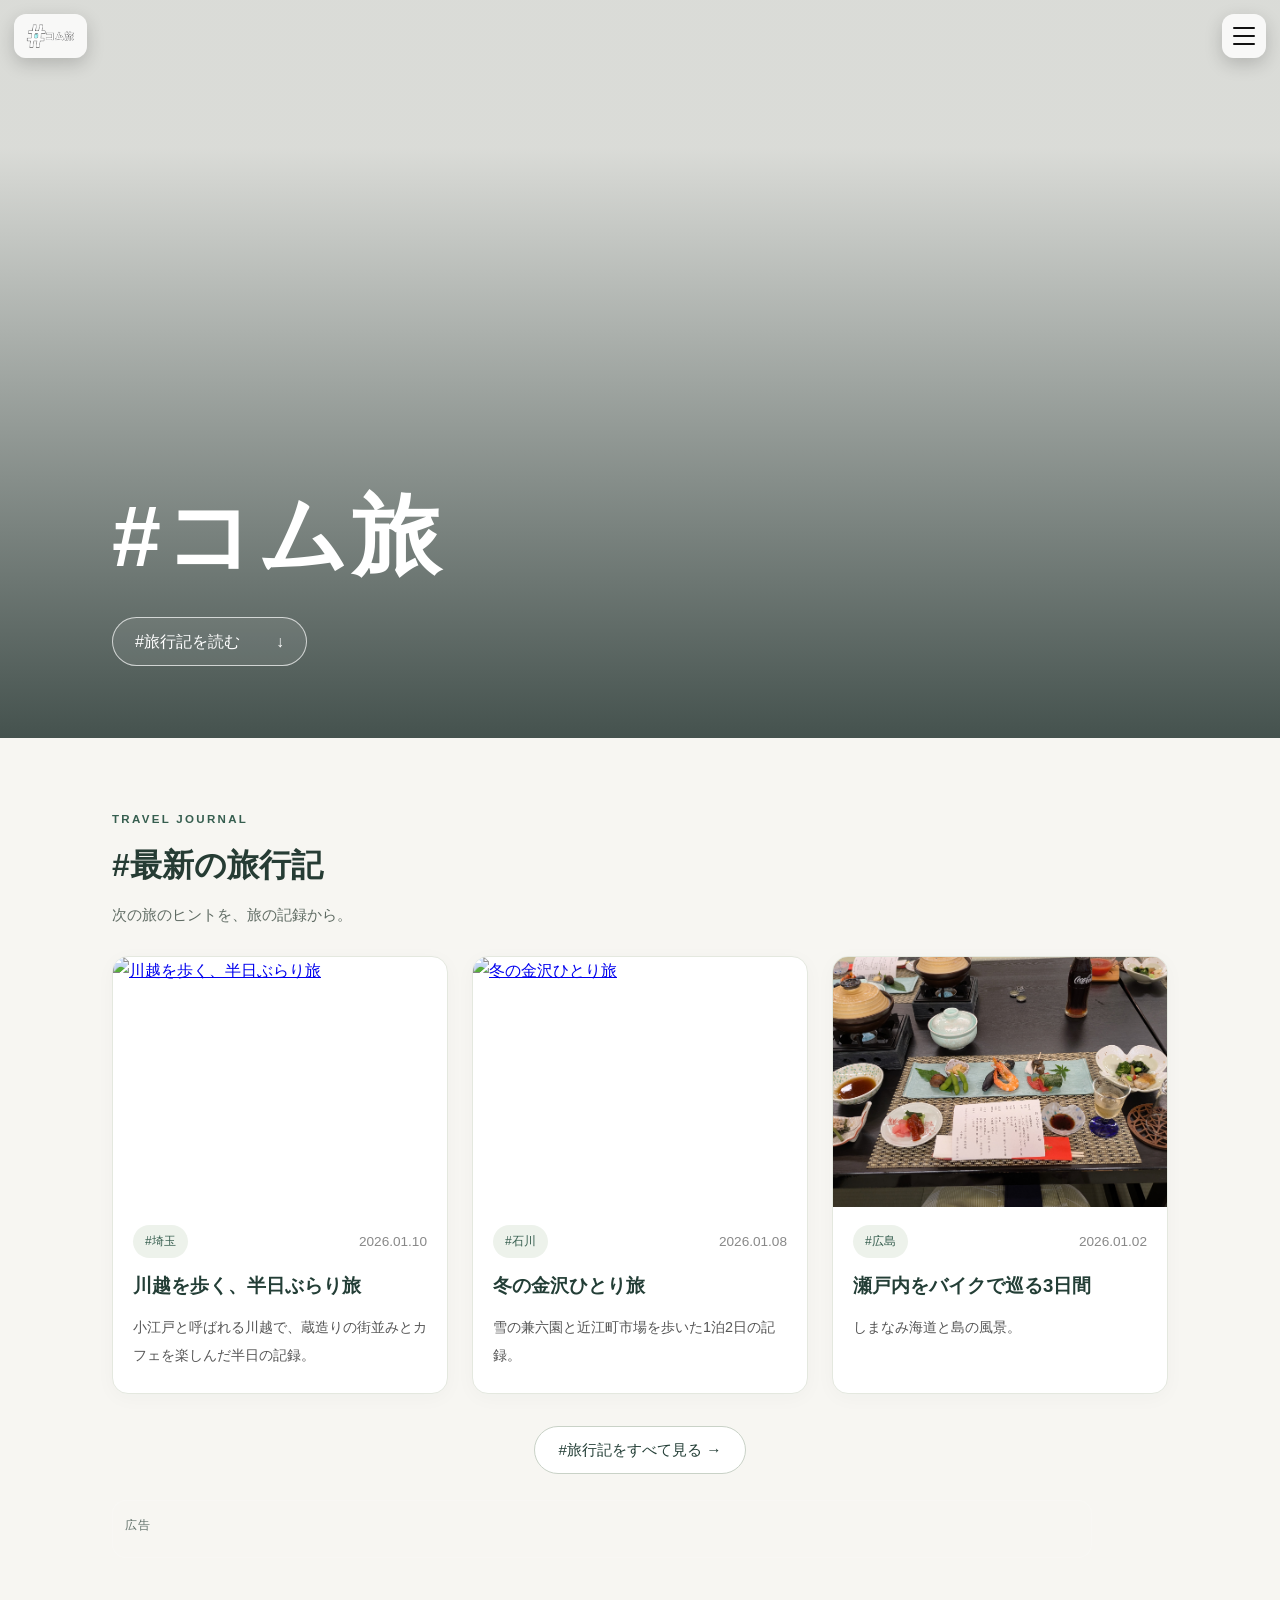
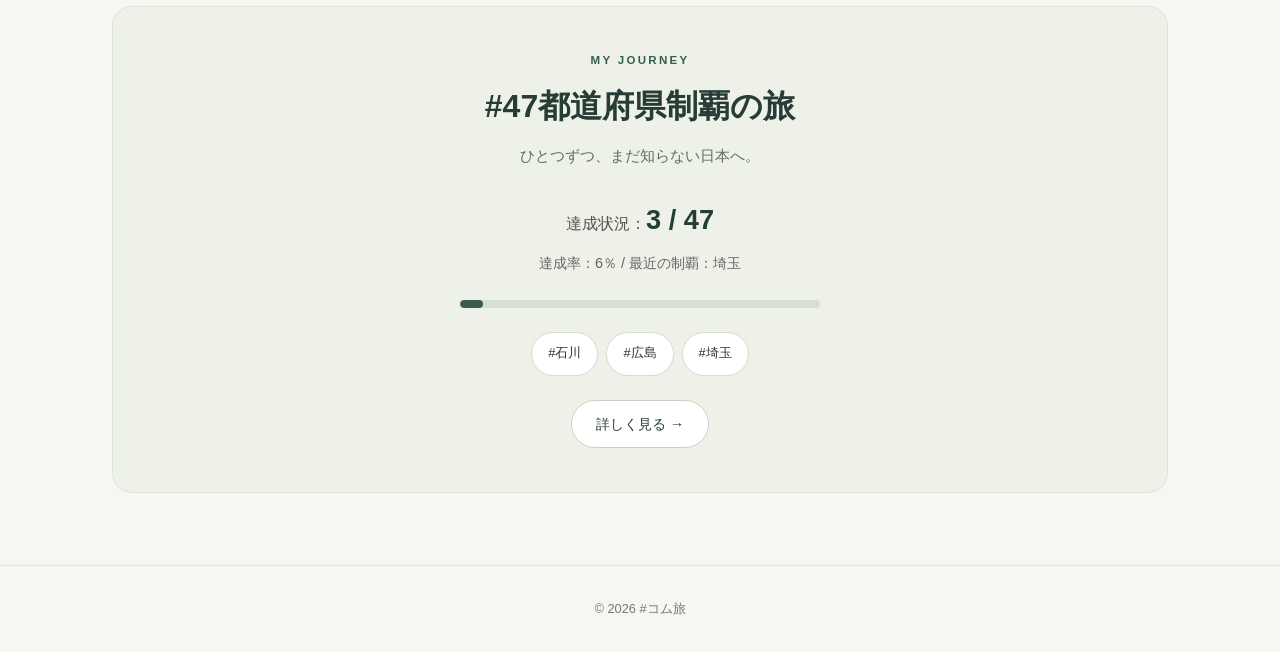
==== commit 5833ee80: "Remove homepage hero description" ====
--- a/index.html
+++ b/index.html
@@ -97,7 +97,6 @@
   <header class="hero">
     <div class="hero-inner">
       <h1 class="hero-title">#コム旅</h1>
-      <p class="hero-text">旅と日常の記録。<br>街を歩いて、食べて、出会った景色を残しています。</p>
       <a class="hero-action" href="#latest">#旅行記を読む <span aria-hidden="true">↓</span></a>
     </div>
   </header>
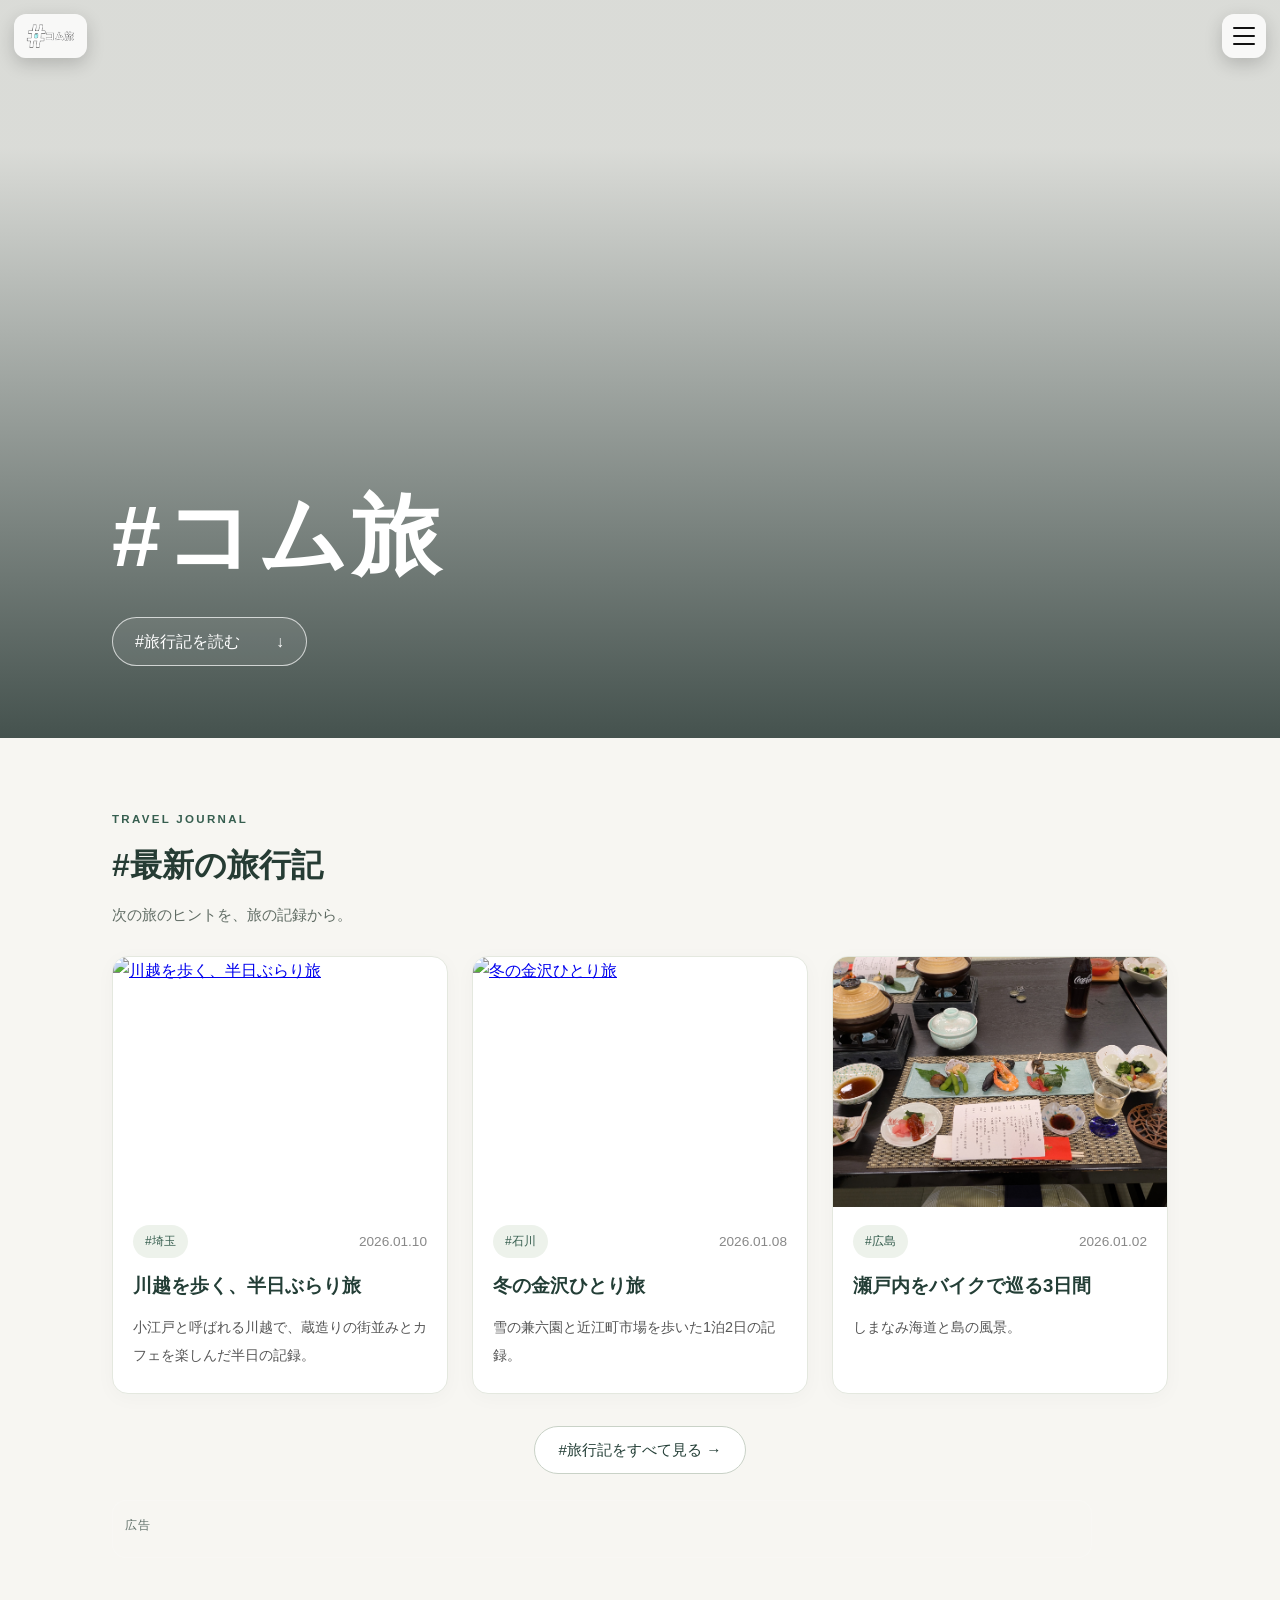
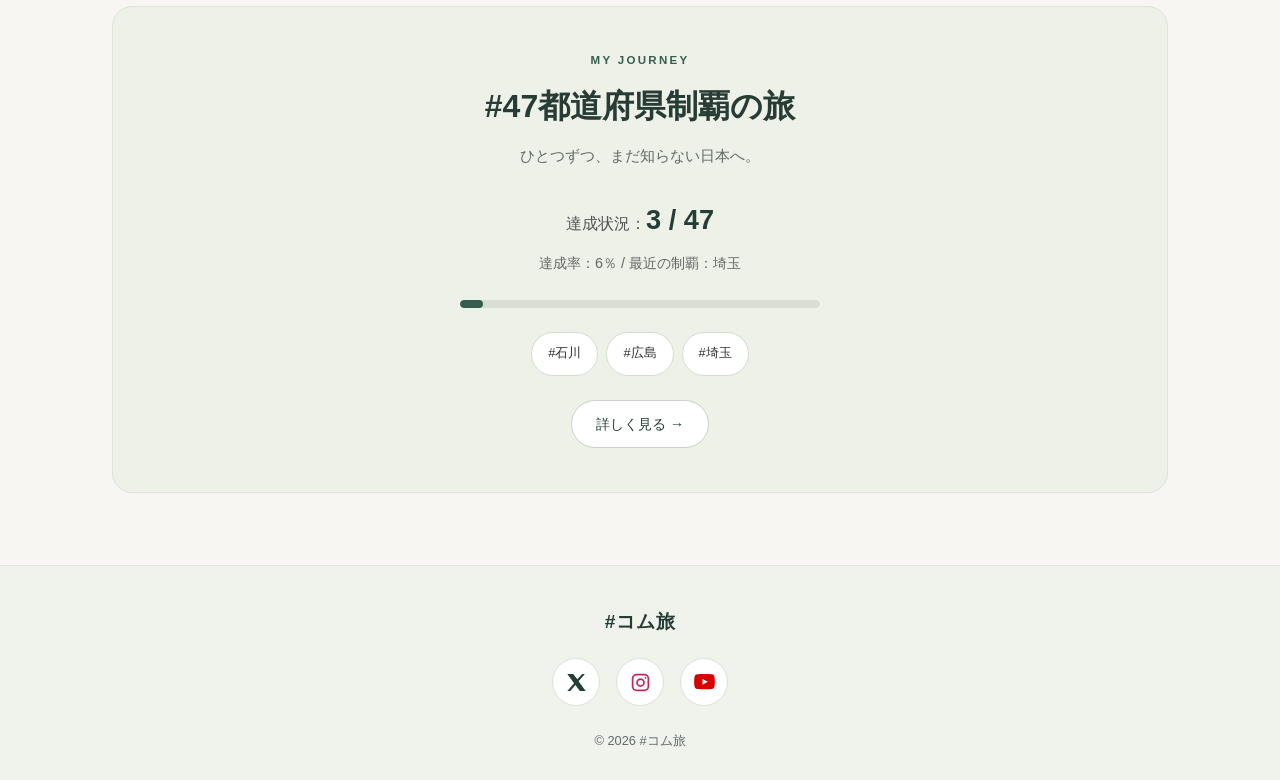
==== commit 6a32a33b: "Add shared social icon footer across all pages" ====
--- a/index.html
+++ b/index.html
@@ -4,7 +4,7 @@
   <meta charset="UTF-8" />
   <meta name="viewport" content="width=device-width, initial-scale=1.0" />
   <title>#コム旅</title>
-  <link rel="stylesheet" href="css/style.css?v=20261016-tag-all-rows" />
+  <link rel="stylesheet" href="css/style.css?v=20261016-footer" />
 
     <!-- ✅ SEO / OGP（共通） -->
   <meta name="description" content="旅と日常の記録。#コム旅の旅行記・モデルコース・47都道府県制覇の旅をまとめています。">
@@ -157,6 +157,36 @@
 
   <!-- フッター -->
   <footer class="site-footer">
+    <a class="footer-brand" href="index.html">#コム旅</a>
+    <nav class="footer-sns" aria-label="SNSリンク">
+        <a href="https://x.com/hBD1ilERGj89740"
+           target="_blank"
+           rel="noopener"
+           aria-label="X"
+           data-sns="x">
+          <svg viewBox="0 0 24 24" aria-hidden="true">
+            <path d="M18.244 2.25h3.308l-7.227 8.26L22.5 21.75h-6.59l-5.16-6.78-5.93 6.78H1.5l7.73-8.84L1.5 2.25h6.75l4.66 6.15 5.67-6.15z"/>
+          </svg>
+        </a>
+        <a href="https://www.instagram.com/komtabi"
+           target="_blank"
+           rel="noopener"
+           aria-label="Instagram"
+           data-sns="instagram">
+          <svg viewBox="0 0 24 24" aria-hidden="true">
+            <path d="M7.5 2h9A5.5 5.5 0 0 1 22 7.5v9A5.5 5.5 0 0 1 16.5 22h-9A5.5 5.5 0 0 1 2 16.5v-9A5.5 5.5 0 0 1 7.5 2Zm0 2A3.5 3.5 0 0 0 4 7.5v9A3.5 3.5 0 0 0 7.5 20h9a3.5 3.5 0 0 0 3.5-3.5v-9A3.5 3.5 0 0 0 16.5 4h-9Zm10.25 1.75a1 1 0 1 1 0 2 1 1 0 0 1 0-2ZM12 7a5 5 0 1 1 0 10 5 5 0 0 1 0-10Zm0 2a3 3 0 1 0 0 6 3 3 0 0 0 0-6Z"/>
+          </svg>
+        </a>
+        <a href="https://www.youtube.com/@コム旅5656"
+           target="_blank"
+           rel="noopener"
+           aria-label="YouTube"
+           data-sns="youtube">
+          <svg viewBox="0 0 24 24" aria-hidden="true">
+            <path d="M23.5 6.2s-.2-1.7-.9-2.5c-.9-1-1.9-1-2.4-1.1C16.9 2.3 12 2.3 12 2.3h0s-4.9 0-8.2.3c-.5.1-1.5.1-2.4 1.1C.7 4.5.5 6.2.5 6.2S.2 8.2.2 10.2v1.6c0 2 .3 4 .3 4s.2 1.7.9 2.5c.9 1 2.1 1 2.6 1.1 1.9.2 8 .3 8 .3s4.9 0 8.2-.3c.5-.1 1.5-.1 2.4-1.1.7-.8.9-2.5.9-2.5s.3-2 .3-4v-1.6c0-2-.3-4-.3-4ZM9.75 14.6V7.9l6.1 3.35-6.1 3.35Z"/>
+          </svg>
+        </a>
+    </nav>
     <p>© 2026 #コム旅</p>
   </footer>
 
--- a/css/style.css
+++ b/css/style.css
@@ -1335,3 +1335,43 @@
 }
 
 .tag-group-empty { grid-column: 1 / -1; padding: 12px 0; color: #606c64; font-size: .9rem; }
+
+/* Shared footer, including article templates */
+.site-footer {
+  padding: 40px 20px 28px;
+  border-top: 1px solid #e2e6dc;
+  background: #f0f2ec;
+  color: #606c64;
+}
+.home .site-footer { padding: 40px 20px 28px; }
+.footer-brand {
+  display: inline-block;
+  color: var(--travel-ink);
+  font-size: 1.2rem;
+  font-weight: 700;
+  letter-spacing: .04em;
+  text-decoration: none;
+}
+.footer-sns {
+  display: flex;
+  justify-content: center;
+  gap: 16px;
+  margin: 20px 0 24px;
+}
+.footer-sns a {
+  display: inline-flex;
+  align-items: center;
+  justify-content: center;
+  width: 48px;
+  height: 48px;
+  border: 1px solid #dce2d7;
+  border-radius: 50%;
+  background: #fff;
+  color: #233e36;
+  text-decoration: none;
+  transition: background .2s, border-color .2s;
+}
+.footer-sns svg { width: 21px; height: 21px; fill: currentColor; }
+.footer-sns a[data-sns="instagram"] { color: #c42763; }
+.footer-sns a[data-sns="youtube"] { color: #d90000; }
+.footer-sns a:hover { background: #e3eadf; border-color: #a6b59d; }
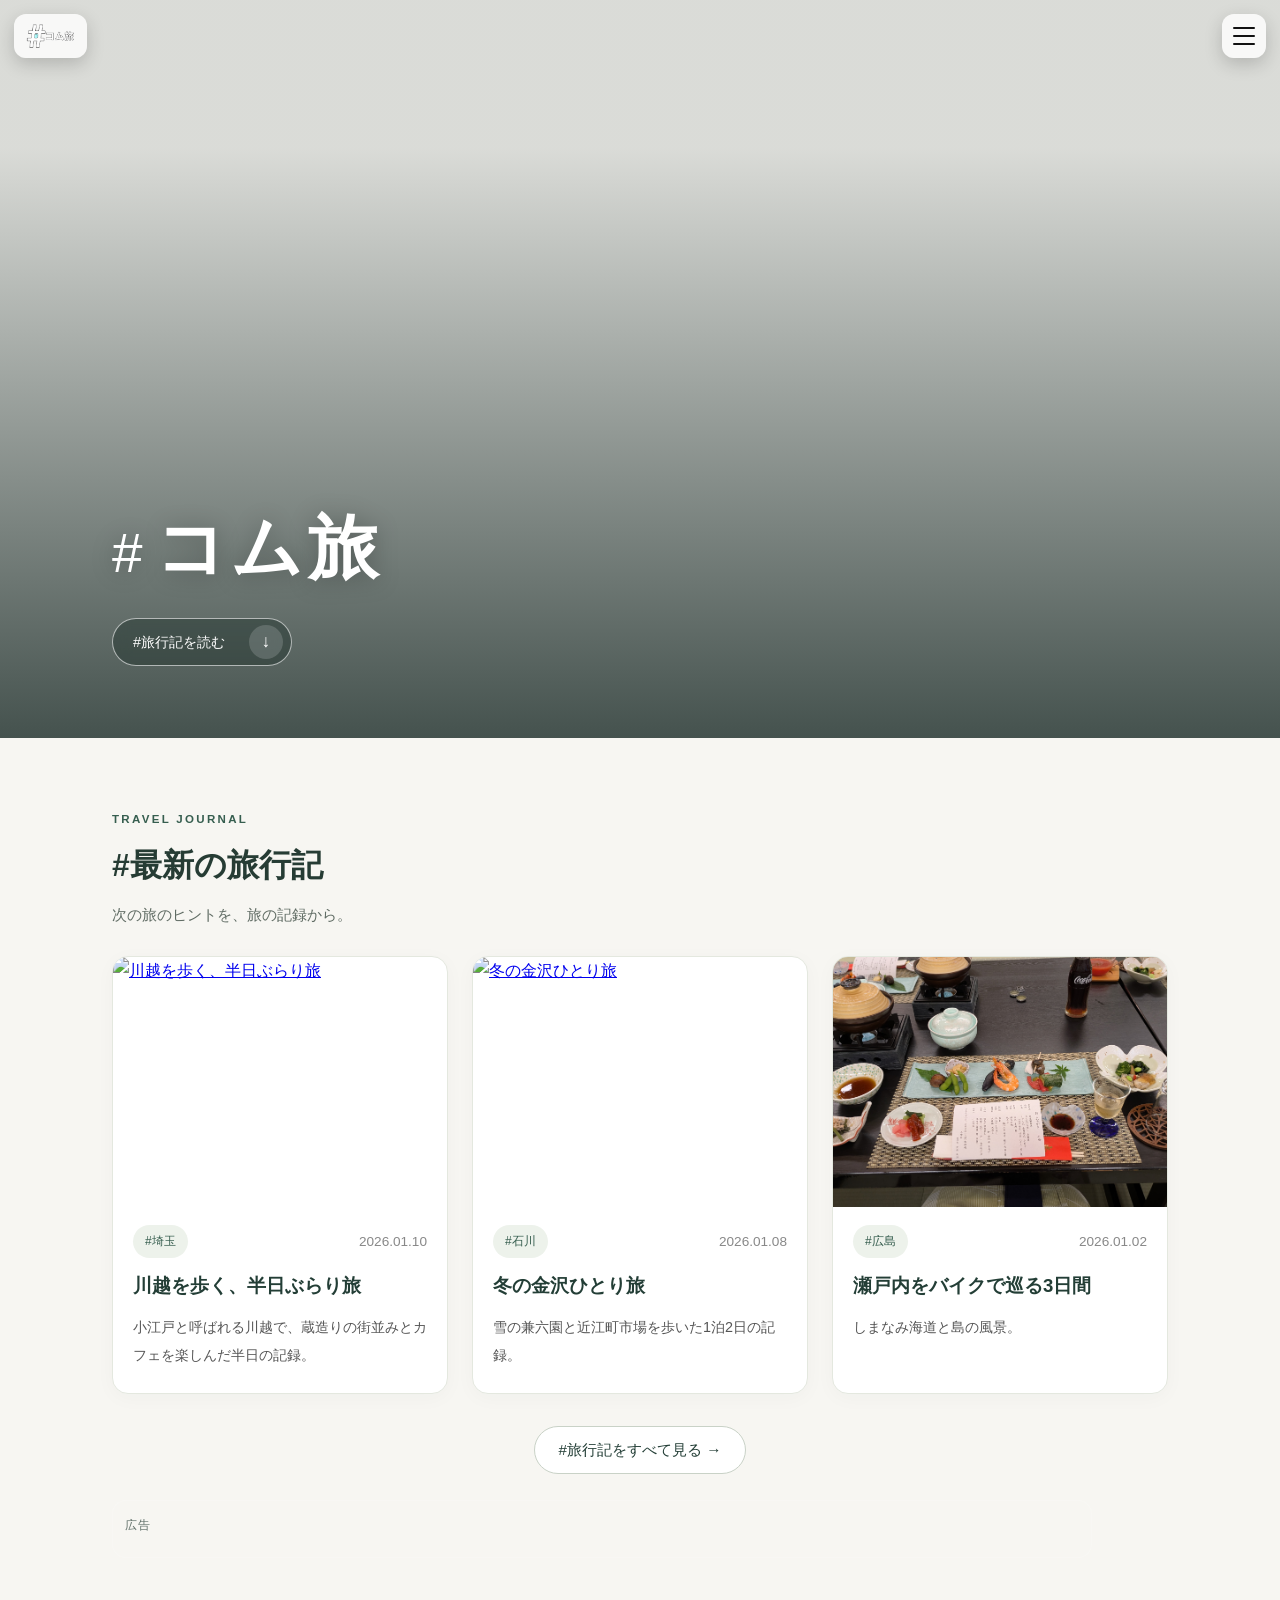
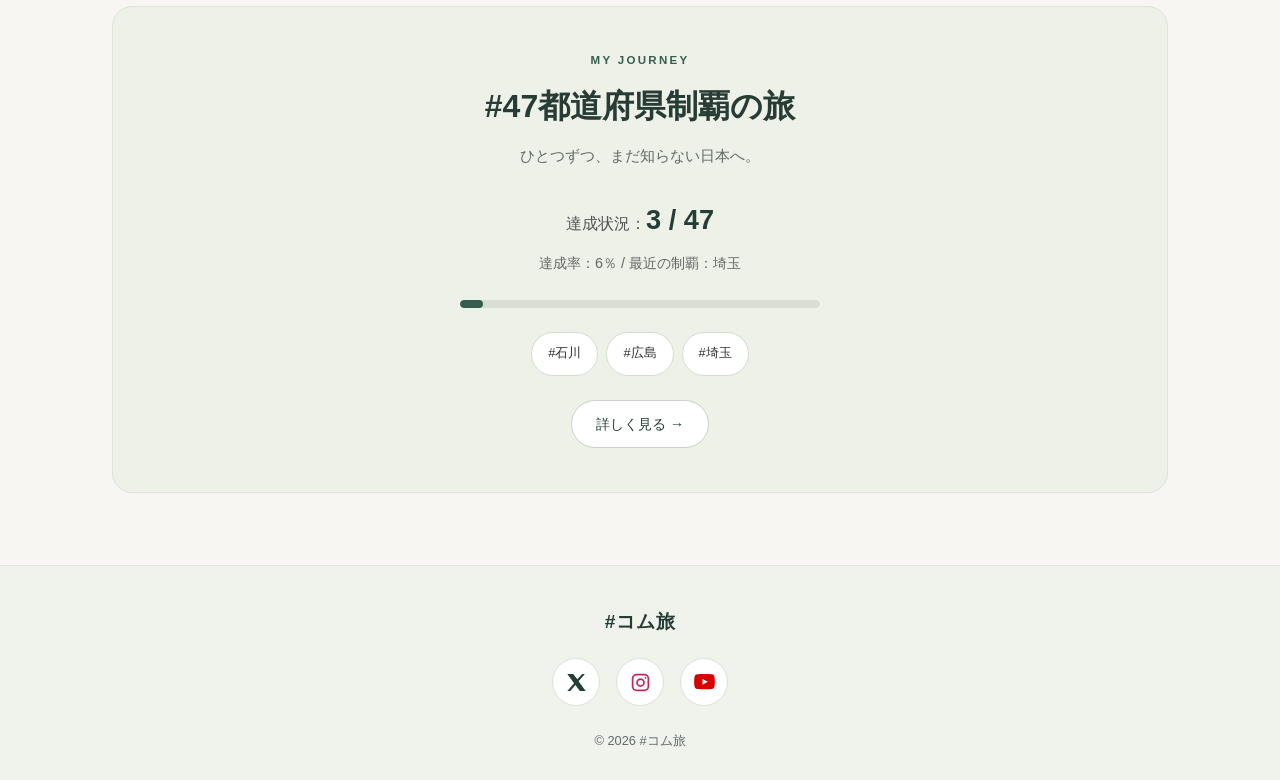
==== commit 3acaf0d5: "Refine homepage hero title and journal button spacing" ====
--- a/index.html
+++ b/index.html
@@ -4,7 +4,7 @@
   <meta charset="UTF-8" />
   <meta name="viewport" content="width=device-width, initial-scale=1.0" />
   <title>#コム旅</title>
-  <link rel="stylesheet" href="css/style.css?v=20261016-footer" />
+  <link rel="stylesheet" href="css/style.css?v=20261016-hero" />
 
     <!-- ✅ SEO / OGP（共通） -->
   <meta name="description" content="旅と日常の記録。#コム旅の旅行記・モデルコース・47都道府県制覇の旅をまとめています。">
@@ -96,8 +96,8 @@
   <!-- ヒーロー -->
   <header class="hero">
     <div class="hero-inner">
-      <h1 class="hero-title">#コム旅</h1>
-      <a class="hero-action" href="#latest">#旅行記を読む <span aria-hidden="true">↓</span></a>
+      <h1 class="hero-title"><span class="hero-hash">#</span>コム旅</h1>
+      <a class="hero-action" href="#latest">#旅行記を読む <span class="hero-action-arrow" aria-hidden="true">↓</span></a>
     </div>
   </header>
 
--- a/css/style.css
+++ b/css/style.css
@@ -1234,19 +1234,28 @@
   background: linear-gradient(180deg, rgba(9,27,23,.12) 20%, rgba(9,27,23,.75) 100%);
 }
 .home .hero-inner {
-  width: 1120px; margin: 0 auto; padding: 72px 32px;
+  width: 1120px; margin: 0 auto; padding: clamp(48px, 8vh, 88px) 32px;
   text-align: left; background: none; border-radius: 0;
 }
 .hero-eyebrow { font-size: .9rem; letter-spacing: .16em; margin-bottom: 12px; }
-.home .hero-title { font-size: clamp(3rem, 7vw, 5.5rem); line-height: 1.2; letter-spacing: .04em; }
+.home .hero-title {
+  display: flex; align-items: baseline; gap: .12em;
+  font-size: clamp(2.75rem, 5.5vw, 4.5rem); font-weight: 700;
+  line-height: 1.3; letter-spacing: .06em;
+  text-shadow: 0 2px 24px rgba(0,0,0,.28);
+}
+.hero-hash { font-size: .78em; font-weight: 500; }
 .home .hero-text { margin-top: 22px; line-height: 2; font-size: 1rem; }
 .hero-action {
-  display: inline-flex; gap: 36px; align-items: center; min-height: 48px;
-  margin-top: 28px; padding: 10px 22px; border: 1px solid rgba(255,255,255,.7);
-  border-radius: 999px; color: #fff; text-decoration: none;
-  background: rgba(255,255,255,.08);
-}
-.hero-action:hover { background: rgba(255,255,255,.2); }
+  display: inline-flex; gap: 24px; align-items: center; min-height: 48px;
+  margin-top: 24px; padding: 6px 8px 6px 20px; border: 1px solid rgba(255,255,255,.6);
+  border-radius: 999px; color: #fff; text-decoration: none; font-size: .9rem;
+  background: rgba(13,34,28,.35); backdrop-filter: blur(8px);
+  -webkit-backdrop-filter: blur(8px);
+  transition: background .2s, border-color .2s;
+}
+.hero-action:hover { background: rgba(13,34,28,.65); border-color: #fff; }
+.hero-action-arrow { display: inline-flex; align-items: center; justify-content: center; width: 34px; height: 34px; border-radius: 50%; background: rgba(255,255,255,.16); font-size: 1.1rem; }
 .section-eyebrow { font-size: .72rem; font-weight: 700; letter-spacing: .2em; color: var(--travel-accent); margin-bottom: 8px; }
 .home .section-title { font-size: clamp(1.5rem, 3vw, 2rem); margin-bottom: 10px; }
 .section-intro { color: #606c64; font-size: .95rem; margin-bottom: 28px; }
@@ -1288,7 +1297,7 @@
 @media (max-width: 700px) {
   .home .container { margin: 40px auto; padding: 0 20px; }
   .home .hero { height: 76svh; min-height: 480px; max-height: 760px; }
-  .home .hero-inner { padding: 48px 24px; }
+  .home .hero-inner { padding: 44px 24px; }
   .home .hero-text { font-size: .9rem; margin-top: 16px; }
   .hero-eyebrow { font-size: .78rem; }
   .home .post-list-grid { gap: 24px; }
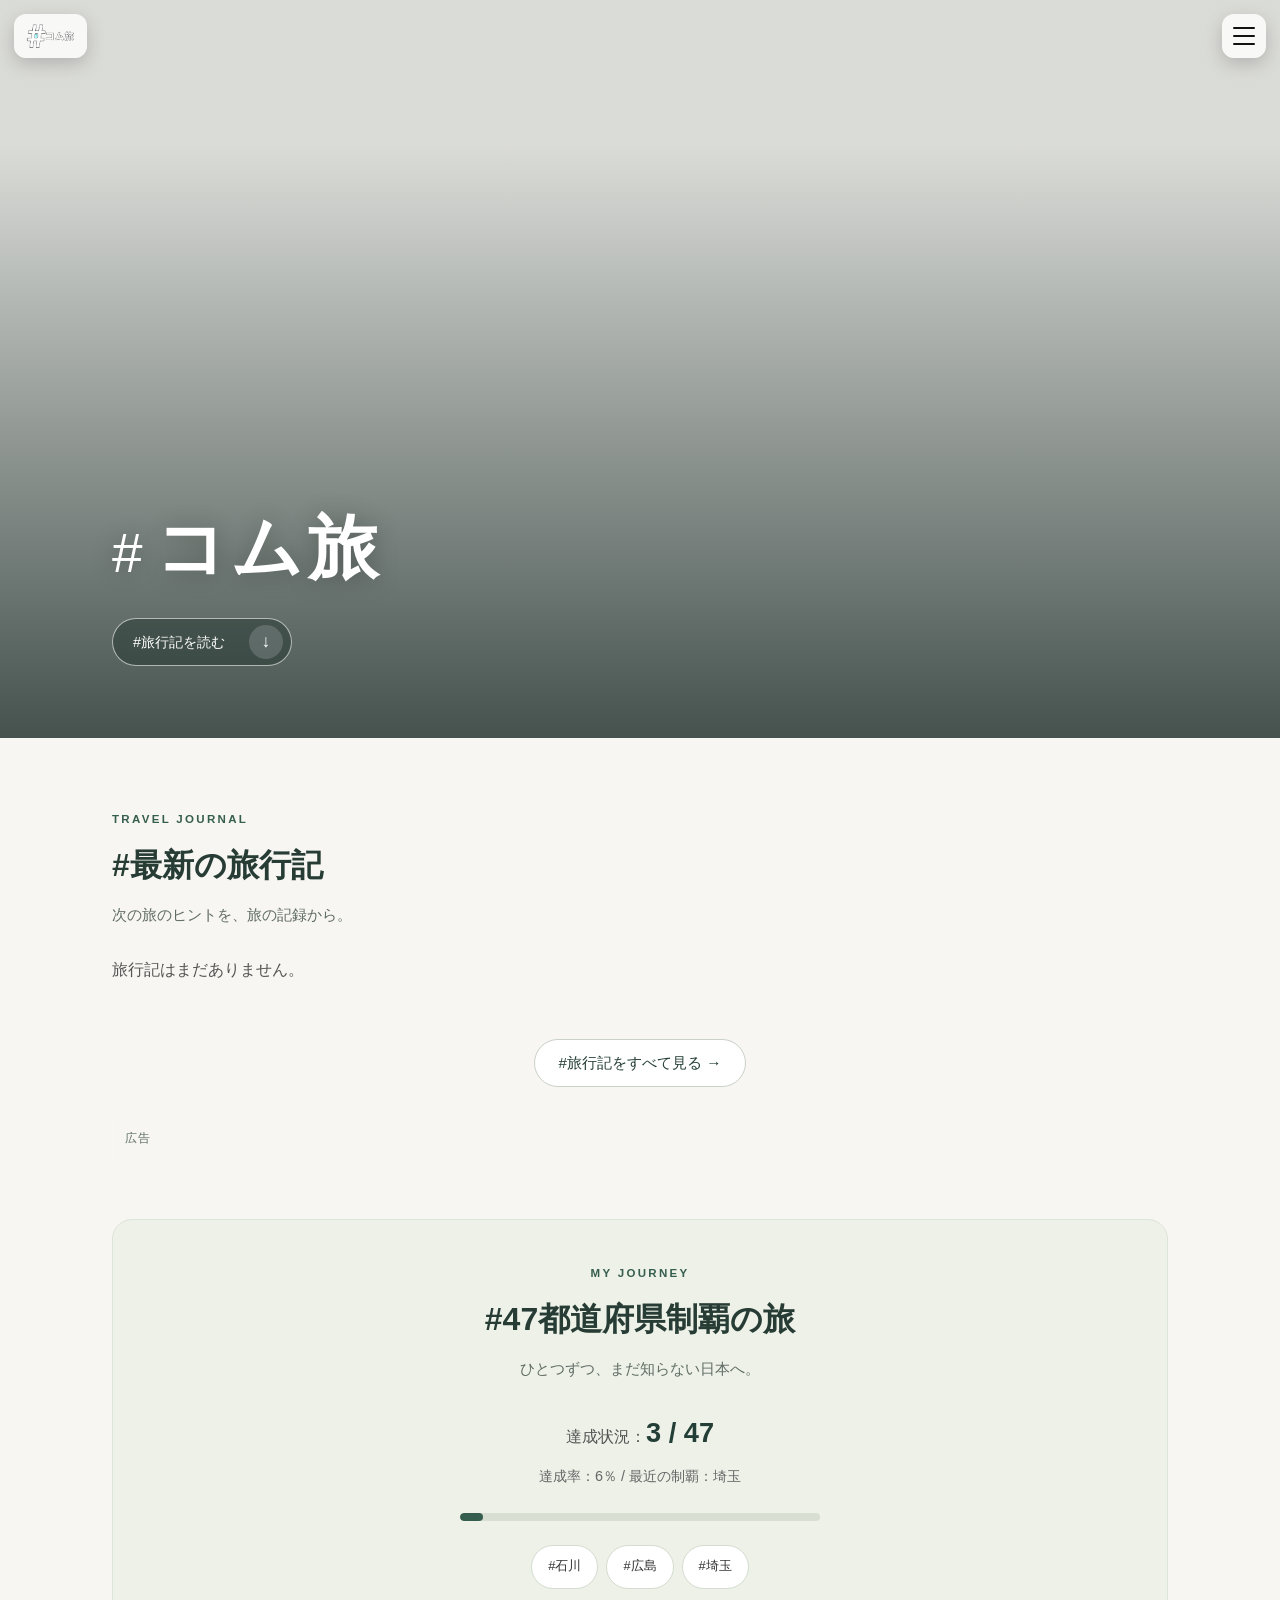
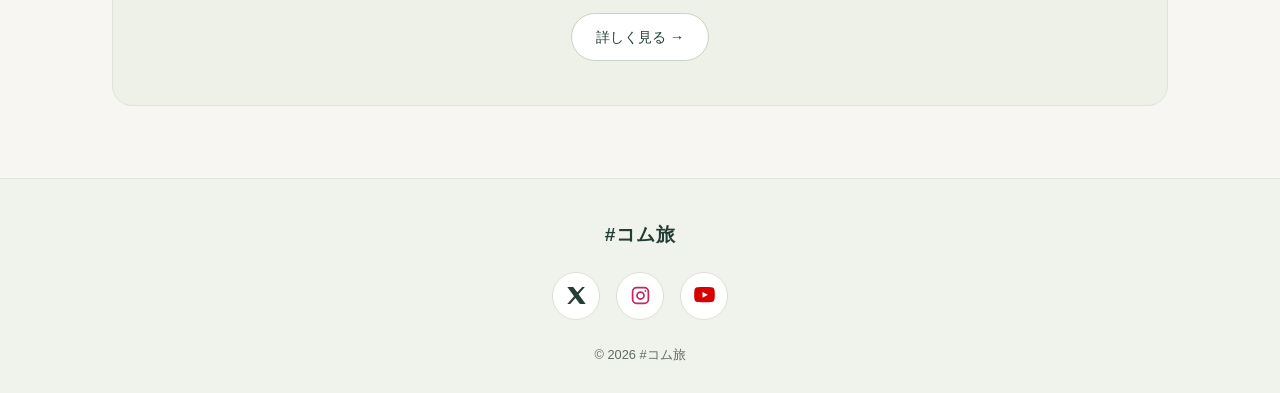
==== commit 22b81151: "Remove all current travel articles and clear article listings" ====
--- a/index.html
+++ b/index.html
@@ -191,10 +191,10 @@
   </footer>
 
   <!-- scripts（順番超重要・main.jsは1回だけ） -->
-<script src="js/data/posts.js?v=20260111"></script>
+<script src="js/data/posts.js?v=20261016-empty"></script>
 <script src="js/data/courses.js?v=20260111"></script>
 <script src="js/data/visited.js?v=20260111"></script>
-<script src="js/main.js?v=20261016-tag-all-rows"></script>
+<script src="js/main.js?v=20261016-empty"></script>
 
 </body>
 </html>
